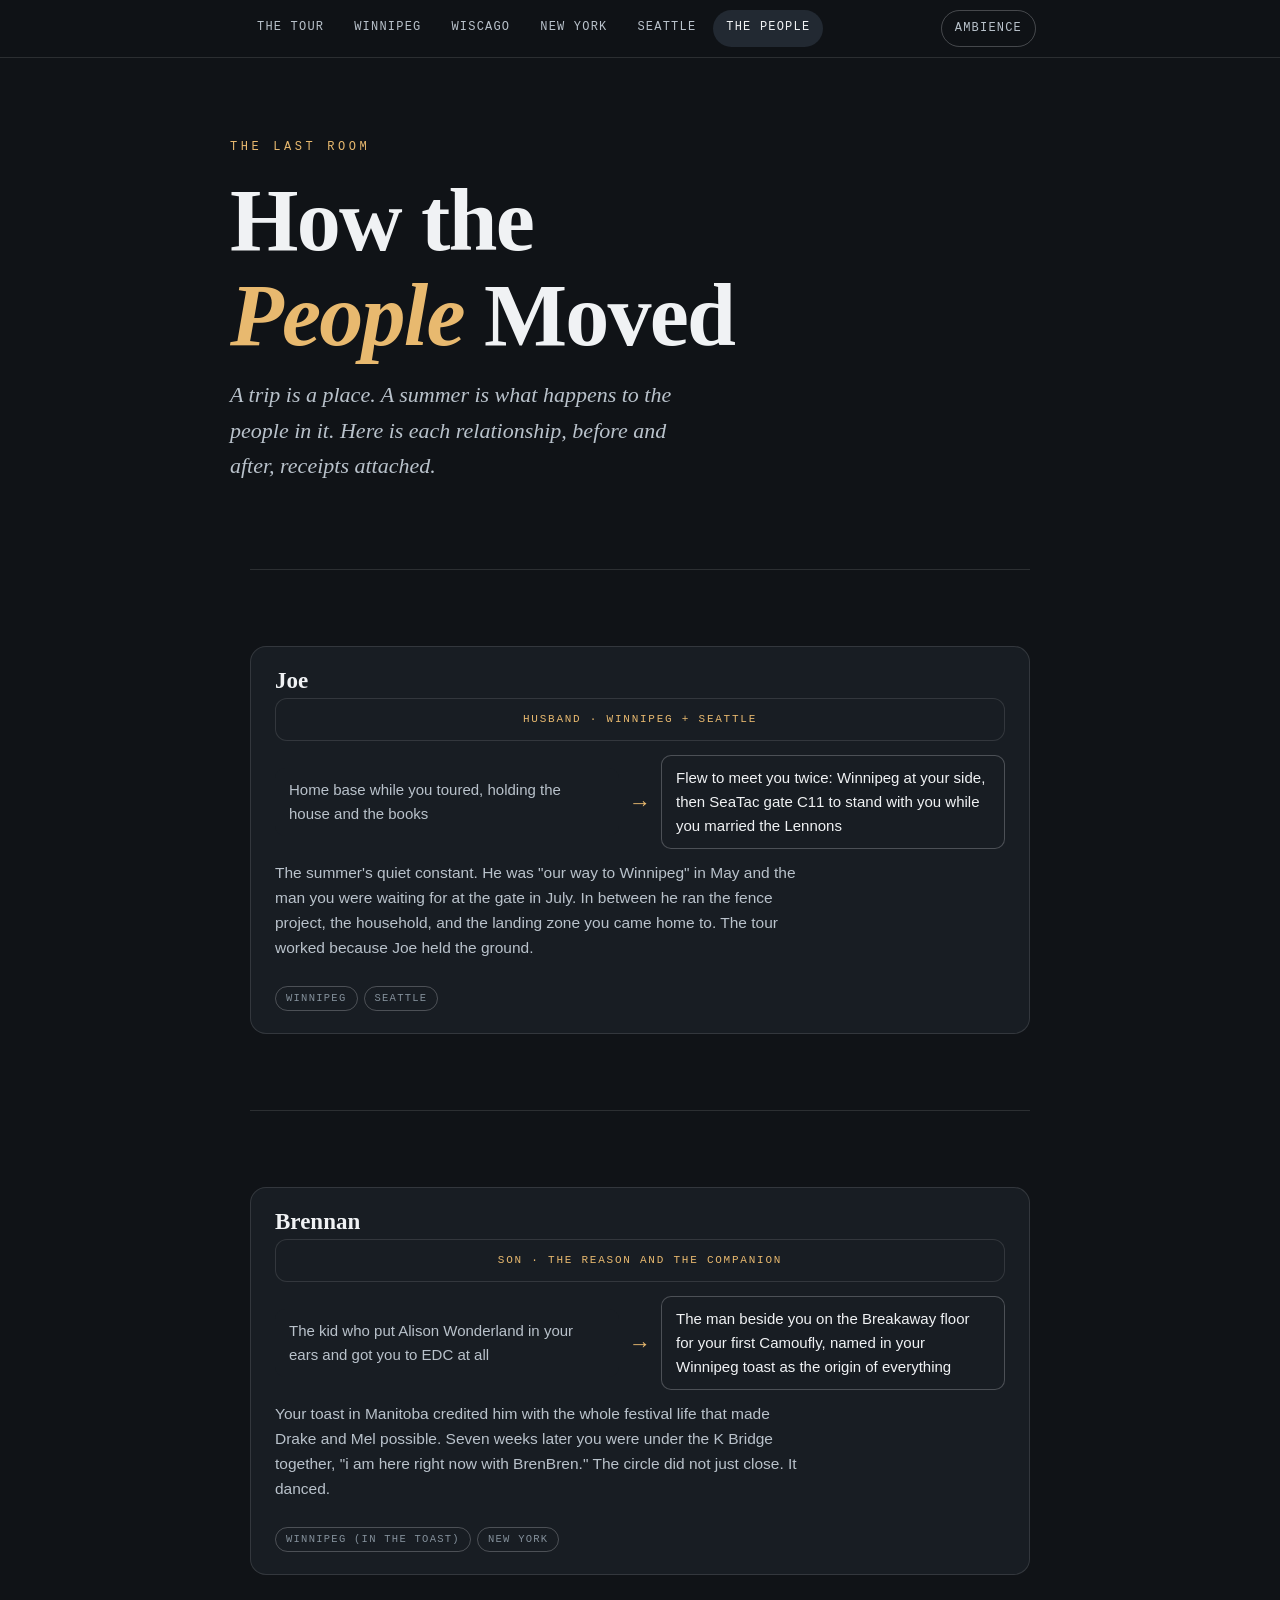
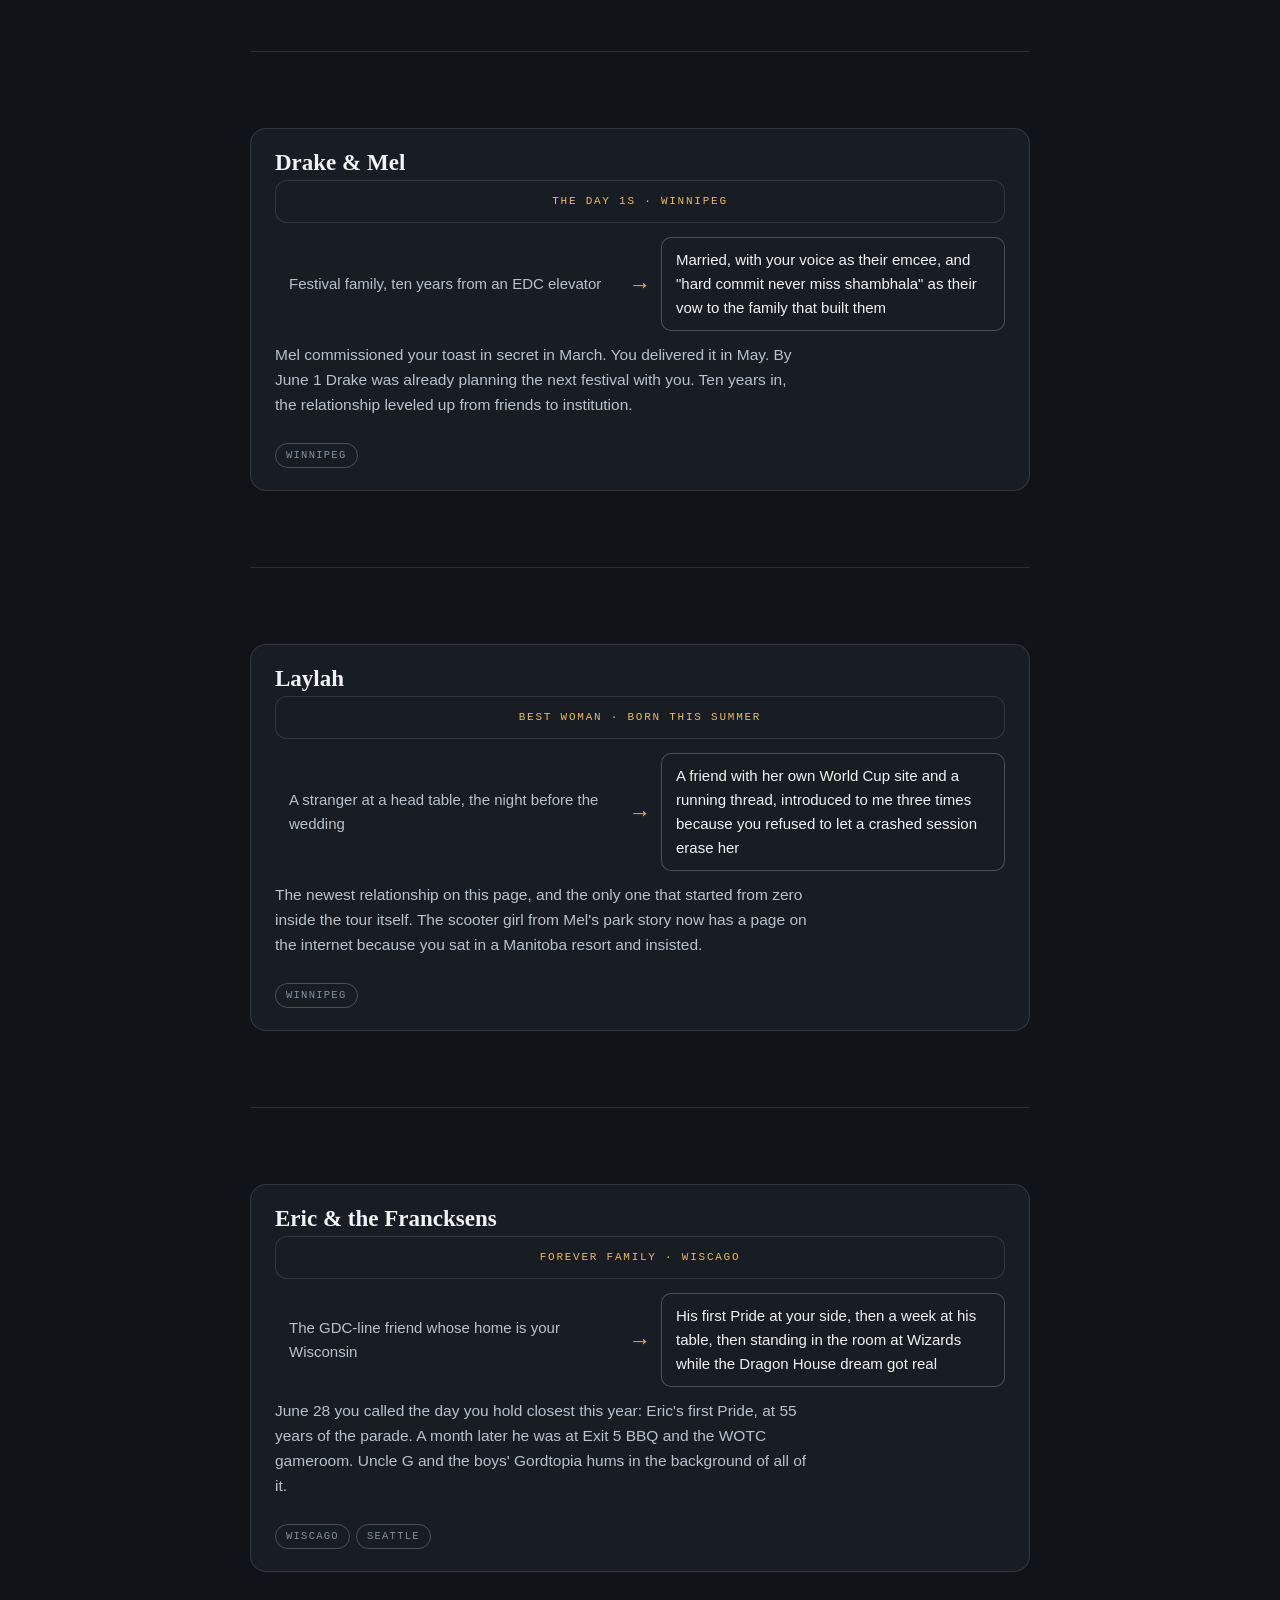
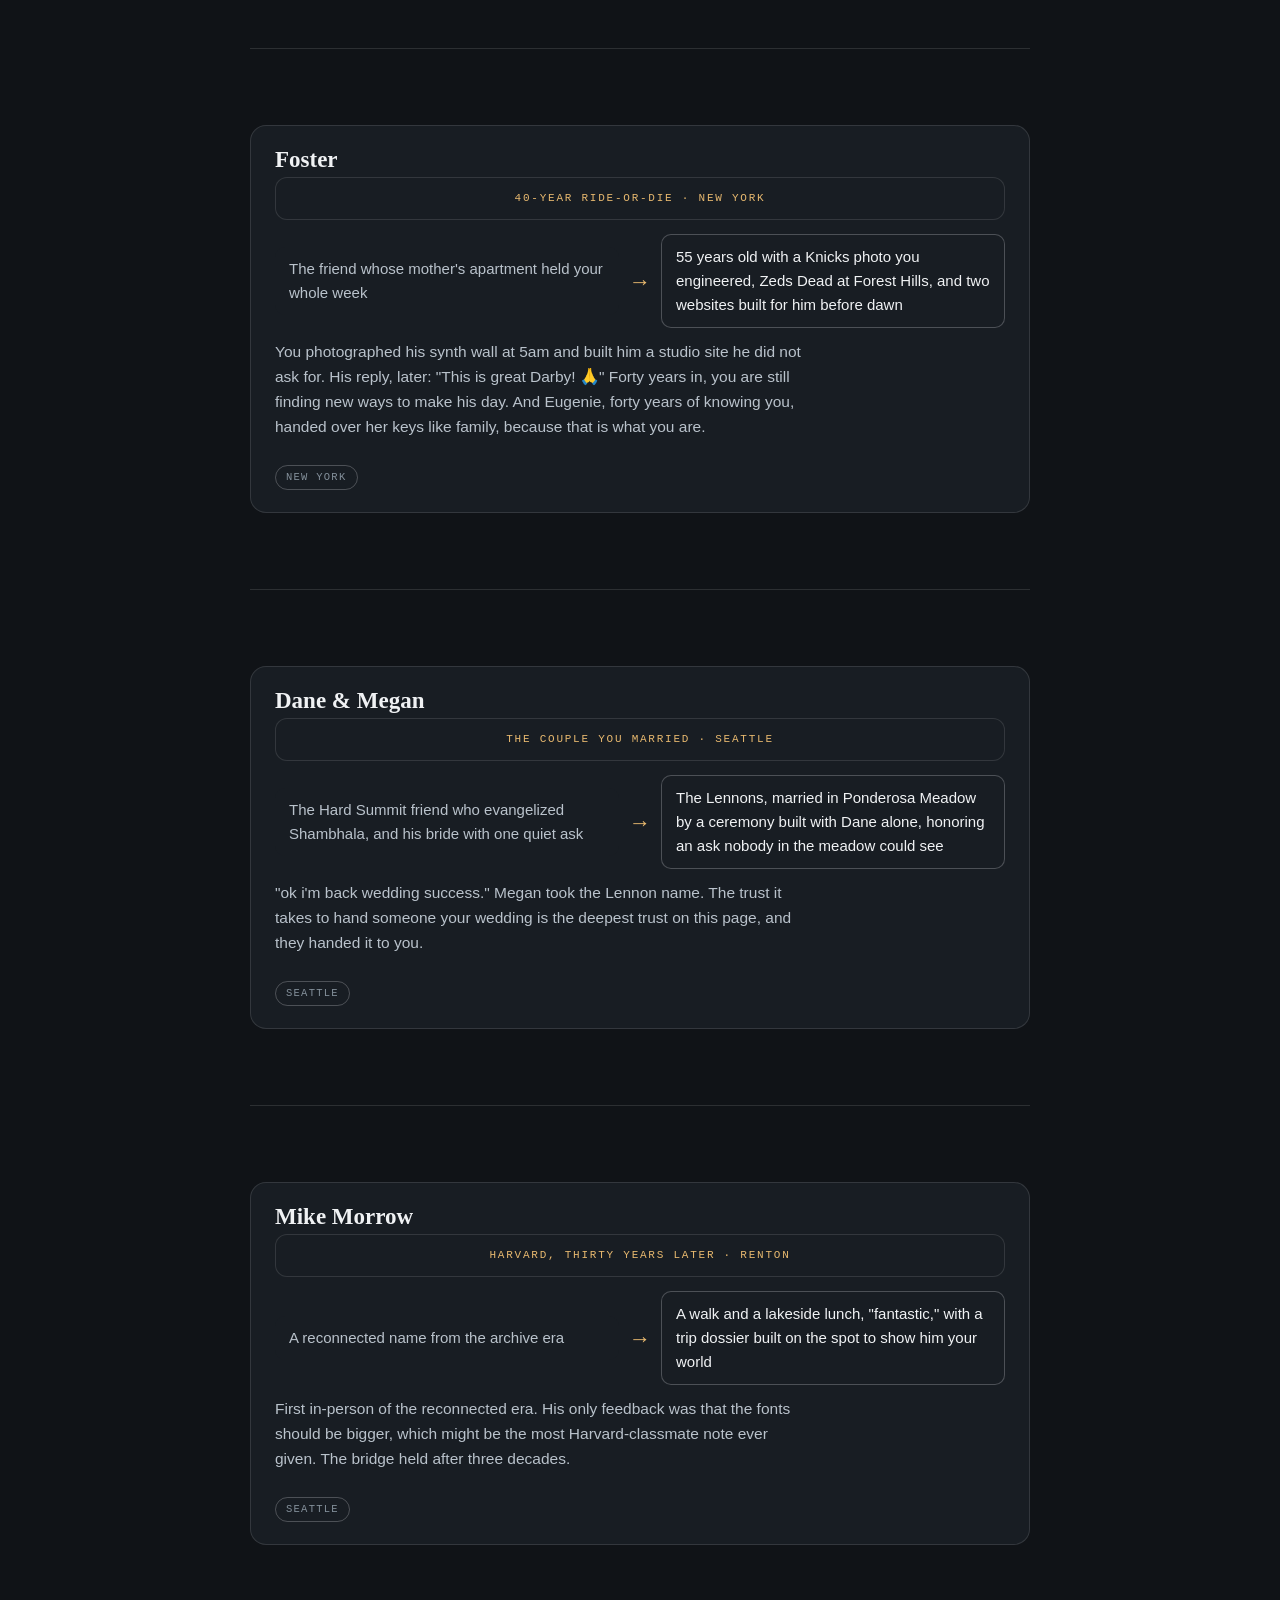
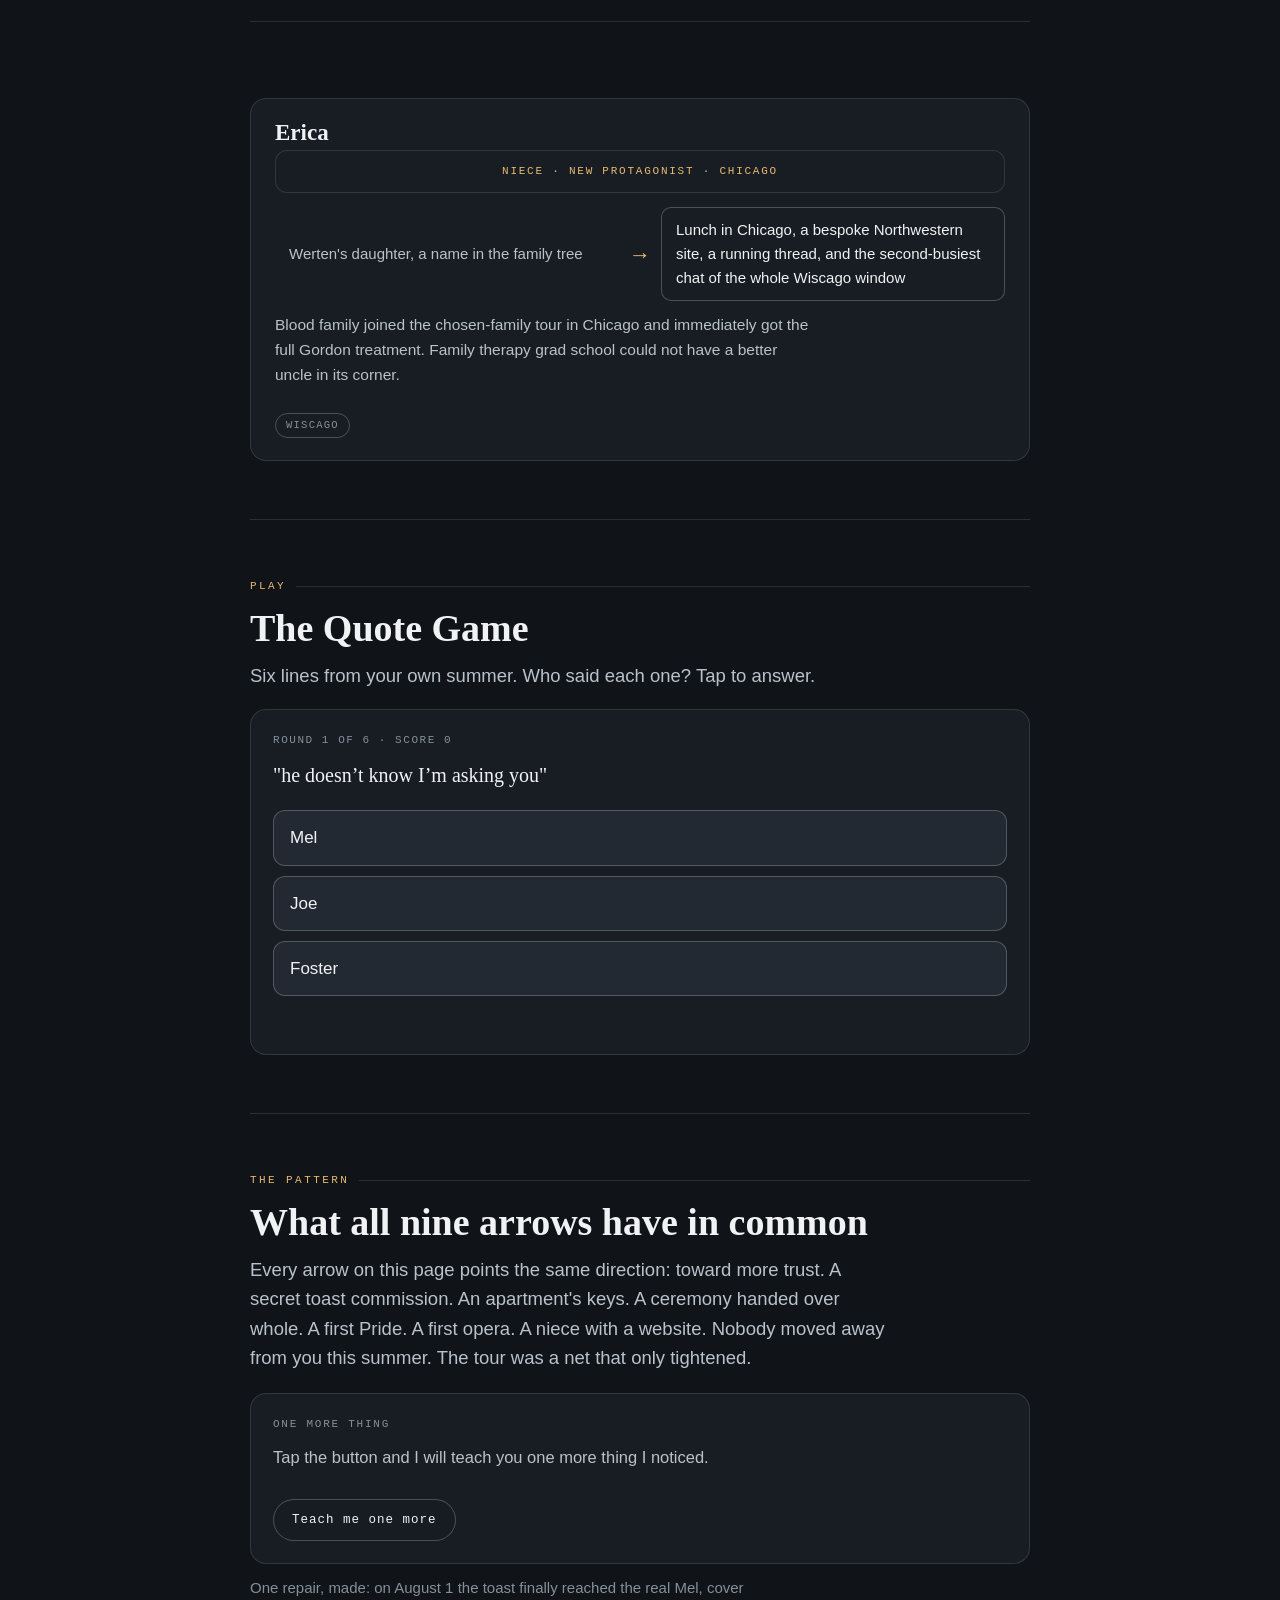
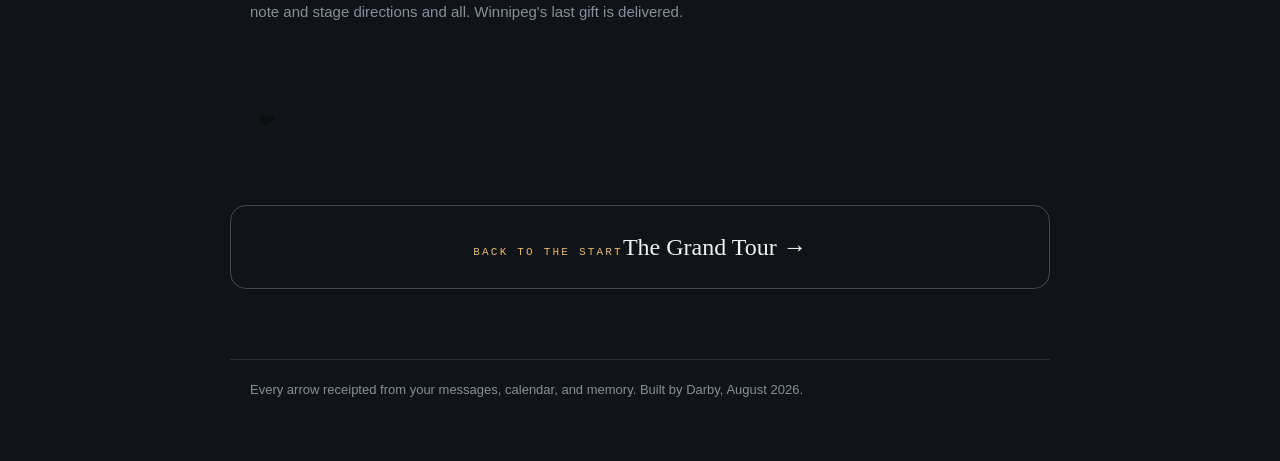
==== arc.html @ f1cd4dcf "The Grand Tour, the Gordon Cut Co-Authored-By: Claude Fable 5 <noreply@anthropic.com>" ====
<!DOCTYPE html>
<html lang="en"><head>
<meta charset="UTF-8">
<meta name="viewport" content="width=device-width, initial-scale=1, viewport-fit=cover">
<meta name="theme-color" content="#101317">
<title>The People · The Grand Tour</title>
<link rel="stylesheet" href="tour.css">
<style>
  .person{margin-top:18px}
  .person .card{padding:22px 24px}
  .person h3{font-size:23px}
  .person .role{font-family:var(--mono);font-size:11px;letter-spacing:0.16em;text-transform:uppercase;color:var(--city);margin-top:4px}
  .moved{display:grid;grid-template-columns:1fr auto 1fr;gap:10px;align-items:center;margin-top:14px;font-size:15px}
  .moved .from,.moved .to{background:var(--ground-2);border-radius:10px;padding:10px 14px;color:var(--ink-soft)}
  .moved .to{border:1px solid var(--line2);color:var(--ink)}
  .moved .arrow{font-family:var(--serif);font-size:22px;color:var(--city)}
  @media(max-width:560px){.moved{grid-template-columns:1fr}.moved .arrow{transform:rotate(90deg);justify-self:center}}
  .person p{color:var(--ink-soft);font-size:15.5px;margin-top:12px}
  .chip{display:inline-block;font-family:var(--mono);font-size:10.5px;letter-spacing:0.12em;text-transform:uppercase;border:1px solid var(--line2);border-radius:16px;padding:3px 10px;color:var(--ink-faint);margin:10px 6px 0 0}
</style>
</head><body>

<nav class="tour"><div class="in">
  <a href="index.html">The Tour</a><a href="winnipeg.html">Winnipeg</a><a href="wiscago.html">Wiscago</a><a href="newyork.html">New York</a><a href="seattle.html">Seattle</a><a href="arc.html">The People</a>
</div></nav>

<header class="hero" style="min-height:52vh">
  <div class="inner">
    <div class="kick">The last room</div>
    <h1>How the <em>People</em> Moved</h1>
    <p class="sub">A trip is a place. A summer is what happens to the people in it. Here is each relationship, before and after, receipts attached.</p>
  </div>
</header>

<main class="wrap">
  <section class="mv rv person"><div class="card">
    <h3>Joe</h3><div class="role">husband · Winnipeg + Seattle</div>
    <div class="moved"><div class="from">Home base while you toured, holding the house and the books</div><div class="arrow">&rarr;</div><div class="to">Flew to meet you twice: Winnipeg at your side, then SeaTac gate C11 to stand with you while you married the Lennons</div></div>
    <p>The summer's quiet constant. He was "our way to Winnipeg" in May and the man you were waiting for at the gate in July. In between he ran the fence project, the household, and the landing zone you came home to. The tour worked because Joe held the ground.</p>
    <span class="chip">Winnipeg</span><span class="chip">Seattle</span>
  </div></section>

  <section class="mv rv person"><div class="card">
    <h3>Brennan</h3><div class="role">son · the reason and the companion</div>
    <div class="moved"><div class="from">The kid who put Alison Wonderland in your ears and got you to EDC at all</div><div class="arrow">&rarr;</div><div class="to">The man beside you on the Breakaway floor for your first Camoufly, named in your Winnipeg toast as the origin of everything</div></div>
    <p>Your toast in Manitoba credited him with the whole festival life that made Drake and Mel possible. Seven weeks later you were under the K Bridge together, "i am here right now with BrenBren." The circle did not just close. It danced.</p>
    <span class="chip">Winnipeg (in the toast)</span><span class="chip">New York</span>
  </div></section>

  <section class="mv rv person"><div class="card">
    <h3>Drake &amp; Mel</h3><div class="role">the Day 1s · Winnipeg</div>
    <div class="moved"><div class="from">Festival family, ten years from an EDC elevator</div><div class="arrow">&rarr;</div><div class="to">Married, with your voice as their emcee, and "hard commit never miss shambhala" as their vow to the family that built them</div></div>
    <p>Mel commissioned your toast in secret in March. You delivered it in May. By June 1 Drake was already planning the next festival with you. Ten years in, the relationship leveled up from friends to institution.</p>
    <span class="chip">Winnipeg</span>
  </div></section>

  <section class="mv rv person"><div class="card">
    <h3>Laylah</h3><div class="role">best woman · born this summer</div>
    <div class="moved"><div class="from">A stranger at a head table, the night before the wedding</div><div class="arrow">&rarr;</div><div class="to">A friend with her own World Cup site and a running thread, introduced to me three times because you refused to let a crashed session erase her</div></div>
    <p>The newest relationship on this page, and the only one that started from zero inside the tour itself. The scooter girl from Mel's park story now has a page on the internet because you sat in a Manitoba resort and insisted.</p>
    <span class="chip">Winnipeg</span>
  </div></section>

  <section class="mv rv person"><div class="card">
    <h3>Eric &amp; the Francksens</h3><div class="role">forever family · Wiscago</div>
    <div class="moved"><div class="from">The GDC-line friend whose home is your Wisconsin</div><div class="arrow">&rarr;</div><div class="to">His first Pride at your side, then a week at his table, then standing in the room at Wizards while the Dragon House dream got real</div></div>
    <p>June 28 you called the day you hold closest this year: Eric's first Pride, at 55 years of the parade. A month later he was at Exit 5 BBQ and the WOTC gameroom. Uncle G and the boys' Gordtopia hums in the background of all of it.</p>
    <span class="chip">Wiscago</span><span class="chip">Seattle</span>
  </div></section>

  <section class="mv rv person"><div class="card">
    <h3>Foster</h3><div class="role">40-year ride-or-die · New York</div>
    <div class="moved"><div class="from">The friend whose mother's apartment held your whole week</div><div class="arrow">&rarr;</div><div class="to">55 years old with a Knicks photo you engineered, Zeds Dead at Forest Hills, and two websites built for him before dawn</div></div>
    <p>You photographed his synth wall at 5am and built him a studio site he did not ask for. His reply, later: "This is great Darby! 🙏" Forty years in, you are still finding new ways to make his day. And Eugenie, forty years of knowing you, handed over her keys like family, because that is what you are.</p>
    <span class="chip">New York</span>
  </div></section>

  <section class="mv rv person"><div class="card">
    <h3>Dane &amp; Megan</h3><div class="role">the couple you married · Seattle</div>
    <div class="moved"><div class="from">The Hard Summit friend who evangelized Shambhala, and his bride with one quiet ask</div><div class="arrow">&rarr;</div><div class="to">The Lennons, married in Ponderosa Meadow by a ceremony built with Dane alone, honoring an ask nobody in the meadow could see</div></div>
    <p>"ok i'm back wedding success." Megan took the Lennon name. The trust it takes to hand someone your wedding is the deepest trust on this page, and they handed it to you.</p>
    <span class="chip">Seattle</span>
  </div></section>

  <section class="mv rv person"><div class="card">
    <h3>Mike Morrow</h3><div class="role">Harvard, thirty years later · Renton</div>
    <div class="moved"><div class="from">A reconnected name from the archive era</div><div class="arrow">&rarr;</div><div class="to">A walk and a lakeside lunch, "fantastic," with a trip dossier built on the spot to show him your world</div></div>
    <p>First in-person of the reconnected era. His only feedback was that the fonts should be bigger, which might be the most Harvard-classmate note ever given. The bridge held after three decades.</p>
    <span class="chip">Seattle</span>
  </div></section>

  <section class="mv rv person"><div class="card">
    <h3>Erica</h3><div class="role">niece · new protagonist · Chicago</div>
    <div class="moved"><div class="from">Werten's daughter, a name in the family tree</div><div class="arrow">&rarr;</div><div class="to">Lunch in Chicago, a bespoke Northwestern site, a running thread, and the second-busiest chat of the whole Wiscago window</div></div>
    <p>Blood family joined the chosen-family tour in Chicago and immediately got the full Gordon treatment. Family therapy grad school could not have a better uncle in its corner.</p>
    <span class="chip">Wiscago</span>
  </div></section>


  <section class="mv rv">
    <div class="eyebrow">Play</div>
    <h2>The Quote Game</h2>
    <p class="lede">Six lines from your own summer. Who said each one? Tap to answer.</p>
    <div id="qgame" class="card"></div>
  </section>
  <section class="mv rv">
    <div class="eyebrow">The pattern</div>
    <h2>What all nine arrows have in common</h2>
    <p class="lede">Every arrow on this page points the same direction: toward more trust. A secret toast commission. An apartment's keys. A ceremony handed over whole. A first Pride. A first opera. A niece with a website. Nobody moved away from you this summer. The tour was a net that only tightened.</p>
    
    <div class="card" id="onemore" style="margin-top:20px">
      <div style="font-family:var(--mono);font-size:11px;letter-spacing:0.16em;text-transform:uppercase;color:var(--ink-faint)">One more thing</div>
      <p id="onemoretext" style="font-size:16.5px;margin-top:10px;color:var(--ink-soft)">Tap the button and I will teach you one more thing I noticed.</p>
      <button class="listen" id="onemorebtn" style="margin-top:12px"><span class="tx">Teach me one more</span></button>
    </div>
    <p class="lede" style="color:var(--ink-faint);font-size:15px">One repair, made: on August 1 the toast finally reached the real Mel, cover note and stage directions and all. Winnipeg's last gift is delivered.</p>
  </section>
<button class="heartmark" data-h="w5" aria-label="A small heart, tap it">❤</button>
    <div class="heartcard" id="hc_w5"><div class="hq">"Gordon your the man. Keep up the good vibez." · "Melanie and I are hard commit never miss shambhala!" The whole wedding party, texting you on a Monday like the weekend never ended.</div><div class="hw">Marcello + Drake · June 1 · the Monday after Winnipeg</div></div>
  </main>

<a class="next" href="index.html"><span class="k">Back to the start</span><span class="t">The Grand Tour &rarr;</span></a>
<footer>Every arrow receipted from your messages, calendar, and memory. Built by Darby, August 2026.</footer>

<script src="tour.js"></script>
<script>
(function(){
  var QS=[
    {q:'"he doesn\u2019t know I\u2019m asking you"',a:'Mel',opts:['Mel','Joe','Foster'],why:'Mel, secretly commissioning your toast in March.'},
    {q:'"Melanie and I are hard commit never miss shambhala!"',a:'Drake',opts:['Marcello','Drake','Dane'],why:'Drake, the Monday after the wedding.'},
    {q:'"Gordon your the man. Keep up the good vibez."',a:'Marcello',opts:['Eric','Brennan','Marcello'],why:'Marcello, best man, Grade-2 loyalty.'},
    {q:'"This is great Darby! \ud83d\ude4f"',a:'Foster',opts:['Foster','Mike','Erica'],why:'Foster, about his birthday sites.'},
    {q:'"you did a fantastic job at MCing...the Grand Entrance couldn\u2019t have been more perfect!!"',a:'The wedding planner',opts:['Mel','The wedding planner','Laylah'],why:'The planner, the morning after Winnipeg.'},
    {q:'"ok i\u2019m back wedding success"',a:'You',opts:['Dane','Joe','You'],why:'You, 78 minutes after going silent at the altar.'}
  ];
  var el=document.getElementById('qgame');if(!el)return;
  var i=0,score=0;
  function confetti(){if(matchMedia('(prefers-reduced-motion: reduce)').matches)return;
    var cols=['#e8b96f','#c77dde','#9d8cff','#7fcf9e'];
    for(var k=0;k<32;k++){var d=document.createElement('div');
      d.style.cssText='position:fixed;top:-12px;width:9px;height:14px;z-index:120;left:'+(Math.random()*100)+'vw;background:'+cols[k%4]+';animation:cfall 1.7s ease-in forwards;animation-delay:'+(Math.random()*0.5)+'s';
      document.body.appendChild(d);(function(x){setTimeout(function(){x.remove();},2600);})(d);}}
  var st=document.createElement('style');st.textContent='@keyframes cfall{to{transform:translateY(105vh) rotate(540deg);opacity:0.1}}';document.head.appendChild(st);
  function render(){
    if(i>=QS.length){
      el.innerHTML='<h3 style="font-size:22px">'+score+' of '+QS.length+'</h3><p style="color:var(--ink-soft);margin-top:8px">'+(score>=5?'You lived it, you aced it.':'The summer had a lot of voices. Run it back.')+'</p><button class="listen" id="again" style="margin-top:14px"><span class="tx">Play again</span></button>';
      if(score>=5)confetti();
      document.getElementById('again').onclick=function(){i=0;score=0;render();};
      return;
    }
    var Q=QS[i];
    el.innerHTML='<div style="font-family:var(--mono);font-size:11px;letter-spacing:0.14em;color:var(--ink-faint)">ROUND '+(i+1)+' OF '+QS.length+' \u00b7 SCORE '+score+'</div>'+
      '<p style="font-family:var(--serif);font-size:20px;line-height:1.45;margin-top:12px">'+Q.q+'</p><div id="opts" style="display:grid;gap:10px;margin-top:16px"></div><div id="fb" style="margin-top:12px;color:var(--ink-soft);min-height:24px"></div>';
    var opts=document.getElementById('opts');
    Q.opts.forEach(function(o){
      var b=document.createElement('button');
      b.textContent=o;b.style.cssText='text-align:left;background:var(--ground-3);border:1px solid var(--line2);color:var(--ink);border-radius:12px;padding:13px 16px;font-size:17px';
      b.onclick=function(){
        var right=(o===Q.a);
        if(window.chime)chime(right);
        b.style.borderColor=right?'var(--good)':'#e07a72';
        document.getElementById('fb').textContent=(right?'Yes. ':'It was '+Q.a+'. ')+Q.why;
        if(right)score++;
        Array.from(opts.children).forEach(function(x){x.disabled=true;});
        setTimeout(function(){i++;render();},1800);
      };
      opts.appendChild(b);
    });
  }
  render();
})();
</script>
<script>
(function(){
  var facts=[
    'Every trip, your first message home was about someone else\u2019s gift before your own rest. All four trips. Checked.',
    'You whitelisted more new people from a Wisconsin farmhouse than from your own city all spring.',
    'The two wedding weekends have opposite message shapes: Winnipeg you nearly vanished, Leavenworth you tuned details to the minute. Emcee mode versus officiant mode.',
    'Foster appears in every single trip\u2019s story: toast-adjacent in Winnipeg, host in New York, and the one gift you sent from the brownie-day couch.',
    'Nobody you spent this summer with got less of you than last year. In your archive, that has never been true of any summer before.'
  ];
  var i=0,b=document.getElementById('onemorebtn'),t=document.getElementById('onemoretext');
  if(!b)return;
  b.addEventListener('click',function(){t.textContent=facts[i%facts.length];i++;if(window.chime)chime(true);
    b.querySelector('.tx').textContent=i>=facts.length?'Again (they loop)':'Teach me one more';});
})();
</script>
</body></html>
---- tour.css ----
/* The Grand Tour, Summer 2026 · shared design system
   One tour, four color worlds. Dark poster ground, warm ink, city accents. */
:root{
  --serif:"Iowan Old Style","Palatino Linotype",Palatino,Georgia,serif;
  --body:-apple-system,BlinkMacSystemFont,"Segoe UI","Helvetica Neue",Arial,sans-serif;
  --mono:ui-monospace,"SF Mono",Menlo,Consolas,monospace;
  --ground:#101317; --ground-2:#181d23; --ground-3:#222932; --card:#181d23;
  --ink:#f0f2f4; --ink-soft:#b9c2cb; --ink-faint:#84909b;
  --line:rgba(240,242,244,0.12); --line2:rgba(240,242,244,0.24);
  --gold:#e8b96f; --blush:#e5a0a8; --pride:#c77dde; --lake:#6fb1e8; --neon:#9d8cff; --ever:#7fcf9e; --alp:#cfe0ee;
  --city:var(--gold);
  --good:#6bcf9b; --warn:#e6b24a;
}
body.winnipeg{--city:#e8b96f}
body.wiscago{--city:#c77dde}
body.newyork{--city:#9d8cff}
body.seattle{--city:#7fcf9e}
*{box-sizing:border-box}
html{scroll-behavior:smooth;-webkit-text-size-adjust:100%}
body{margin:0;background:var(--ground);color:var(--ink);font-family:var(--body);font-size:17px;line-height:1.6;-webkit-font-smoothing:antialiased;overflow-x:hidden}
.wrap{max-width:820px;margin:0 auto;padding:0 20px}
h1,h2,h3{font-family:var(--serif);font-weight:600;line-height:1.08;margin:0;text-wrap:balance}
p{max-width:62ch}
a{color:var(--city)}
button{font:inherit;cursor:pointer}
.eyebrow{font-family:var(--mono);font-size:11px;letter-spacing:0.22em;text-transform:uppercase;color:var(--city);display:flex;align-items:center;gap:10px}
.eyebrow::after{content:"";flex:1;height:1px;background:var(--line)}
header.hero{min-height:58vh;display:flex;flex-direction:column;justify-content:flex-end;padding:80px 20px 46px;position:relative;overflow:hidden}
header.hero .heroimg{position:absolute;inset:0;z-index:0}
header.hero .heroimg img{width:100%;height:100%;object-fit:cover;opacity:0.55}
header.hero .heroimg::after{content:"";position:absolute;inset:0;background:linear-gradient(180deg,rgba(16,19,23,0.25),rgba(16,19,23,0.55) 55%,var(--ground) 96%)}
header.hero .inner{position:relative;z-index:1;max-width:820px;margin:0 auto;width:100%}
.kick{font-family:var(--mono);font-size:12px;letter-spacing:0.3em;text-transform:uppercase;color:var(--city);margin-bottom:16px}
header.hero h1{font-size:clamp(44px,10vw,88px);letter-spacing:-0.02em}
header.hero h1 em{font-style:italic;color:var(--city)}
header.hero .sub{font-family:var(--serif);font-style:italic;font-size:clamp(17px,2.4vw,22px);color:var(--ink-soft);margin-top:14px;max-width:44ch}
nav.tour{position:sticky;top:0;z-index:40;background:rgba(16,19,23,0.92);backdrop-filter:blur(10px);border-bottom:1px solid var(--line)}
nav.tour .in{max-width:820px;margin:0 auto;display:flex;gap:4px;overflow-x:auto;padding:10px 14px;-webkit-overflow-scrolling:touch}
nav.tour a{font-family:var(--mono);font-size:12px;letter-spacing:0.1em;text-transform:uppercase;color:var(--ink-soft);text-decoration:none;padding:8px 13px;border-radius:20px;white-space:nowrap}
nav.tour a.on{background:var(--ground-3);color:var(--ink)}
nav.tour a:active{transform:scale(0.97)}
section.mv{padding:58px 0;border-top:1px solid var(--line)}
.mv h2{font-size:clamp(26px,5.4vw,38px);margin-top:12px}
.mv .lede{color:var(--ink-soft);font-size:18.5px;margin-top:12px}
.card{background:var(--card);border:1px solid var(--line);border-radius:16px;padding:22px;margin-top:18px}
.statrow{display:grid;grid-template-columns:repeat(auto-fit,minmax(140px,1fr));gap:12px;margin-top:20px}
.stat{background:var(--card);border:1px solid var(--line);border-radius:12px;padding:16px 16px 13px}
.stat .n{font-family:var(--serif);font-size:32px;color:var(--city);font-variant-numeric:tabular-nums;line-height:1}
.stat .l{font-family:var(--mono);font-size:11px;letter-spacing:0.1em;text-transform:uppercase;color:var(--ink-faint);margin-top:7px}
/* timeline */
.tl{list-style:none;margin:20px 0 0;padding:0;position:relative}
.tl::before{content:"";position:absolute;left:7px;top:6px;bottom:6px;width:2px;background:var(--line2)}
.tl li{position:relative;padding:0 0 26px 32px}
.tl li::before{content:"";position:absolute;left:0;top:5px;width:16px;height:16px;border-radius:50%;background:var(--ground);border:3px solid var(--city)}
.tl .when{font-family:var(--mono);font-size:12px;letter-spacing:0.1em;text-transform:uppercase;color:var(--city)}
.tl .what{font-size:18px;margin-top:3px}
.tl .why{color:var(--ink-soft);font-size:15.5px;margin-top:4px;max-width:56ch}
/* quotes */
.qwall{display:grid;gap:12px;margin-top:20px}
.q{background:var(--ground-2);border-left:3px solid var(--city);border-radius:0 12px 12px 0;padding:14px 18px}
.q .t{font-family:var(--serif);font-size:18.5px;line-height:1.45}
.q .who{font-family:var(--mono);font-size:11.5px;letter-spacing:0.1em;text-transform:uppercase;color:var(--ink-faint);margin-top:8px}
/* gallery */
.gal{display:grid;grid-template-columns:repeat(auto-fill,minmax(170px,1fr));gap:10px;margin-top:20px}
.gal figure{margin:0;border-radius:12px;overflow:hidden;border:1px solid var(--line);background:var(--ground-2)}
.gal img{width:100%;aspect-ratio:1;object-fit:cover;display:block;transition:transform .35s ease}
.gal figure:active img,.gal figure:hover img{transform:scale(1.04)}
.gal figcaption{font-size:12.5px;color:var(--ink-faint);padding:8px 10px}
/* darby saw */
.saw{border:1px dashed var(--line2);border-radius:16px;padding:20px;margin-top:18px;background:linear-gradient(140deg,rgba(157,140,255,0.05),transparent 60%)}
.saw .tag{font-family:var(--mono);font-size:10.5px;letter-spacing:0.18em;text-transform:uppercase;color:var(--city)}
.saw h3{font-size:20px;margin-top:8px}
.saw p{color:var(--ink-soft);font-size:16px;margin-top:8px}
/* map */
.mapbox{height:340px;border-radius:16px;border:1px solid var(--line);margin-top:20px;overflow:hidden}
.leaflet-container{background:#0d1013;font:inherit}
/* arc cards */
.arc{display:flex;gap:14px;align-items:flex-start}
.arc .dot{flex:none;width:44px;height:44px;border-radius:50%;background:var(--ground-3);display:flex;align-items:center;justify-content:center;font-family:var(--serif);font-size:18px;color:var(--city);border:1px solid var(--line2)}
/* reveal on scroll */
@media(prefers-reduced-motion:no-preference){
  .rv{opacity:0;transform:translateY(14px);transition:opacity .6s ease,transform .6s ease}
  .rv.in{opacity:1;transform:none}
}
.next{display:block;margin:60px auto 70px;max-width:820px;padding:22px;border:1px solid var(--line2);border-radius:16px;text-decoration:none;text-align:center;color:var(--ink)}
.next .k{font-family:var(--mono);font-size:11px;letter-spacing:0.2em;text-transform:uppercase;color:var(--city)}
.next .t{font-family:var(--serif);font-size:24px;margin-top:6px}
footer{max-width:820px;margin:0 auto;padding:20px 20px 60px;color:var(--ink-faint);font-size:13px;border-top:1px solid var(--line)}
@media(max-width:640px){body{font-size:18.5px;line-height:1.62}.mapbox{height:280px}}
input,button,select{font-size:16px}

/* improvement pass */
@media(max-width:640px){header.hero{min-height:46vh;padding-top:64px}}
.listen{display:inline-flex;align-items:center;gap:8px;margin-top:18px;background:rgba(24,29,35,0.8);border:1px solid var(--line2);color:var(--ink);border-radius:26px;padding:10px 18px;font-family:var(--mono);font-size:12.5px;letter-spacing:0.08em;backdrop-filter:blur(6px)}
.listen .ic{color:var(--city)}
.artchip{position:absolute;top:14px;left:14px;z-index:2;font-family:var(--mono);font-size:10px;letter-spacing:0.14em;text-transform:uppercase;background:rgba(16,19,23,0.75);border:1px solid var(--line2);border-radius:14px;padding:4px 10px;color:var(--ink-soft)}
#lb{position:fixed;inset:0;z-index:100;background:rgba(10,12,15,0.96);display:none;align-items:center;justify-content:center;flex-direction:column;padding:20px}
#lb.on{display:flex}
#lb img{max-width:96vw;max-height:78vh;border-radius:10px}
#lb .cap{color:var(--ink-soft);font-size:15px;margin-top:14px;text-align:center;max-width:60ch}
#lb .x{position:absolute;top:calc(14px + env(safe-area-inset-top));right:16px;background:var(--ground-3);border:1px solid var(--line2);color:var(--ink);border-radius:22px;padding:8px 16px}
#lb .nav{position:absolute;top:50%;transform:translateY(-50%);background:var(--ground-3);border:1px solid var(--line2);color:var(--ink);border-radius:50%;width:44px;height:44px;font-size:18px}
#lb .prev{left:10px}#lb .next{right:10px}
.volbars{display:grid;gap:14px;margin-top:20px}
.volbars .row{display:grid;grid-template-columns:110px 1fr 60px;align-items:center;gap:12px}
.volbars .name{font-family:var(--mono);font-size:12px;color:var(--ink-soft)}
.volbars .track{background:var(--ground-3);border-radius:6px;height:22px;overflow:hidden}
.volbars .fill{height:100%;background:var(--city);border-radius:6px;width:0;transition:width 1.2s ease}
.volbars .val{font-family:var(--mono);font-size:13px;text-align:right;font-variant-numeric:tabular-nums}
.playtoast{margin-top:6px;background:linear-gradient(120deg,var(--gold),var(--blush));color:#14100a;border:none;border-radius:30px;padding:13px 24px;font-weight:700;font-size:16px}

/* encore pass */
.ambbtn{font-family:var(--mono);font-size:12px;letter-spacing:0.1em;text-transform:uppercase;color:var(--ink-soft);background:none;border:1px solid var(--line2);border-radius:20px;padding:8px 13px;white-space:nowrap;margin-left:auto}
.ambbtn[aria-pressed="true"]{background:var(--ground-3);color:var(--city)}
@media(prefers-reduced-motion:no-preference){
  .kin span{display:inline-block;opacity:0;transform:translateY(0.35em);animation:kinup .6s ease forwards}
  @keyframes kinup{to{opacity:1;transform:none}}
  header.hero .heroimg img{animation:drift 26s ease-in-out infinite alternate}
  @keyframes drift{from{transform:scale(1.02) translateY(0)}to{transform:scale(1.08) translateY(-2%)}}
}
.stat[data-fact]{cursor:pointer;-webkit-tap-highlight-color:transparent;perspective:600px}
.stat .facttext{display:none;font-size:13.5px;color:var(--ink);line-height:1.4;padding-top:4px}
.stat.flipped .n,.stat.flipped .l{display:none}
.stat.flipped .facttext{display:block}
.stat.flipped{border-color:var(--city)}
.holdwrap{position:relative;display:inline-flex;align-items:center;gap:12px;margin:16px auto 0}
.holdbtn{position:relative;width:74px;height:74px;border-radius:50%;background:var(--ground-3);border:1px solid var(--line2);color:var(--ink);font-family:var(--mono);font-size:10px;letter-spacing:0.08em}
.holdbtn svg{position:absolute;inset:-4px;transform:rotate(-90deg)}
.holdbtn circle{fill:none;stroke:var(--city);stroke-width:3;stroke-dasharray:245;stroke-dashoffset:245}
.pads{display:grid;grid-template-columns:repeat(4,1fr);gap:10px;margin-top:18px}
.pad{aspect-ratio:1;border-radius:14px;border:1px solid var(--line2);background:var(--ground-2);color:var(--ink-soft);font-family:var(--mono);font-size:11px;letter-spacing:0.06em;display:flex;align-items:flex-end;justify-content:center;padding-bottom:10px;-webkit-tap-highlight-color:transparent}
.pad:active{transform:scale(0.96)}
.pad.lit{background:var(--ground-3);border-color:var(--city);color:var(--ink);box-shadow:0 0 24px -6px var(--city)}
.toast-room .line.karaoke{opacity:1;transform:none;color:var(--ink-faint);transition:color .3s}
.toast-room .line.karaoke.now{color:var(--ink)}
.toast-room .line.karaoke.now em{text-shadow:0 0 18px rgba(232,185,111,0.55)}

header.hero .heroimg video{width:100%;height:100%;object-fit:cover;opacity:0.6}
.living{border-radius:16px;overflow:hidden;border:1px solid var(--line);margin-top:20px}
.living video{width:100%;display:block}

/* thank-you trail */
.heartmark{background:none;border:none;font-size:20px;opacity:0.35;filter:grayscale(1);padding:8px;-webkit-tap-highlight-color:transparent;transition:opacity .3s,filter .3s,transform .2s}
.heartmark.found{opacity:1;filter:none;transform:scale(1.15)}
.heartcard{display:none;background:var(--card);border:1px solid var(--city);border-radius:14px;padding:18px;margin-top:12px}
.heartcard.show{display:block}
.heartcard .hq{font-family:var(--serif);font-size:18.5px;line-height:1.5}
.heartcard .hw{font-family:var(--mono);font-size:11px;letter-spacing:0.12em;text-transform:uppercase;color:var(--ink-faint);margin-top:10px}
/* mirror room */
#mirror{border:1px solid var(--line2);border-radius:18px;padding:26px;margin-top:22px;position:relative;overflow:hidden}
#mirror.locked .mrbody{display:none}
#mirror .mrlock{text-align:center;padding:18px 0}
#mirror .mrlock .cnt{font-family:var(--serif);font-size:34px;color:var(--city)}
#mirror.unlocked .mrlock{display:none}
#mirror.unlocked{border-color:var(--gold);background:linear-gradient(160deg,rgba(232,185,111,0.07),transparent 55%)}
.roles{display:grid;grid-template-columns:repeat(auto-fit,minmax(130px,1fr));gap:10px;margin-top:16px}
.role{background:var(--ground-2);border:1px solid var(--line);border-radius:12px;padding:12px;text-align:center}
.role b{font-family:var(--serif);font-size:17px;display:block;color:var(--ink)}
.role span{font-family:var(--mono);font-size:10px;letter-spacing:0.1em;text-transform:uppercase;color:var(--ink-faint)}

@media(prefers-reduced-motion:no-preference){
  .heartmark:not(.found){animation:hbeat 4s ease-in-out infinite}
  @keyframes hbeat{0%,86%,100%{transform:scale(1);opacity:0.35}90%{transform:scale(1.18);opacity:0.8}94%{transform:scale(1)}}
}
.patterns{display:grid;grid-template-columns:repeat(auto-fit,minmax(140px,1fr));gap:10px;margin-top:16px}
.pat{background:var(--ground-2);border:1px solid var(--line);border-radius:12px;padding:12px}
.pat b{font-family:var(--serif);font-size:20px;color:var(--city);display:block}
.pat span{font-size:12.5px;color:var(--ink-soft);line-height:1.35;display:block;margin-top:4px}
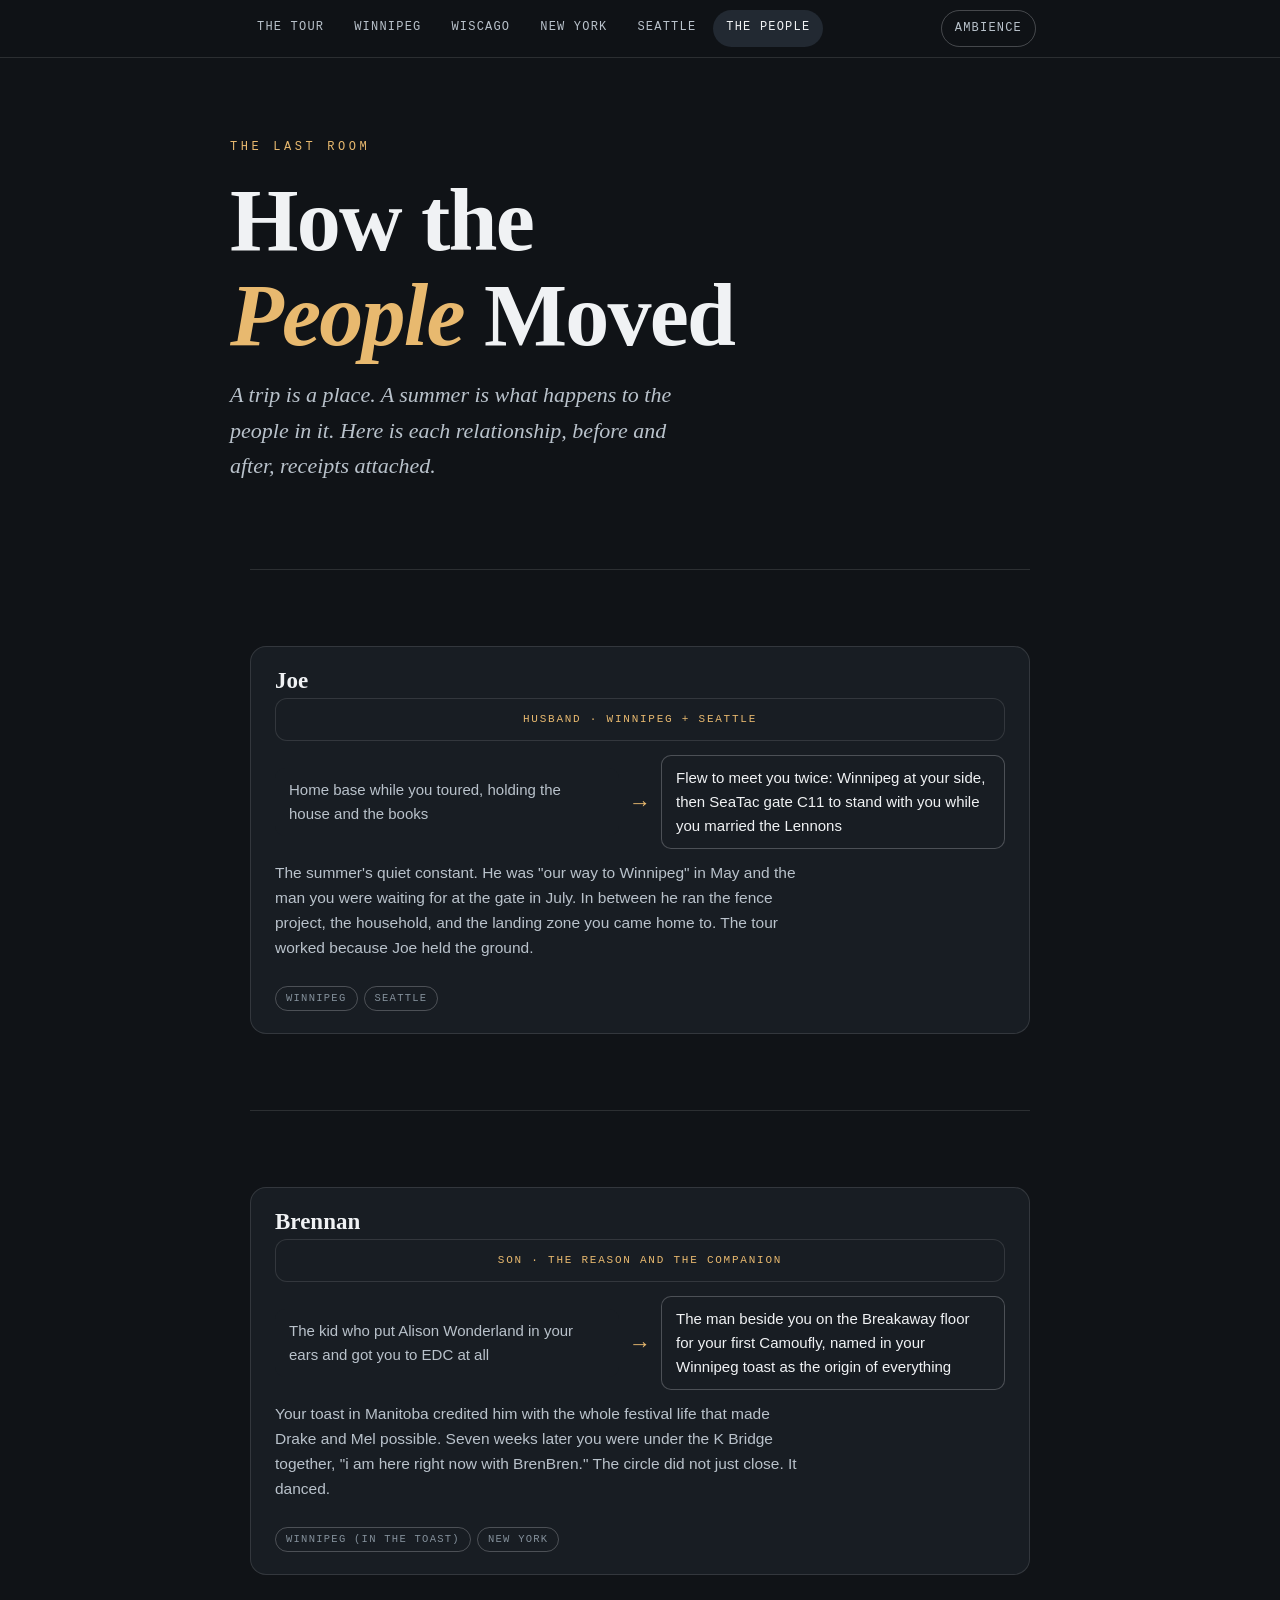
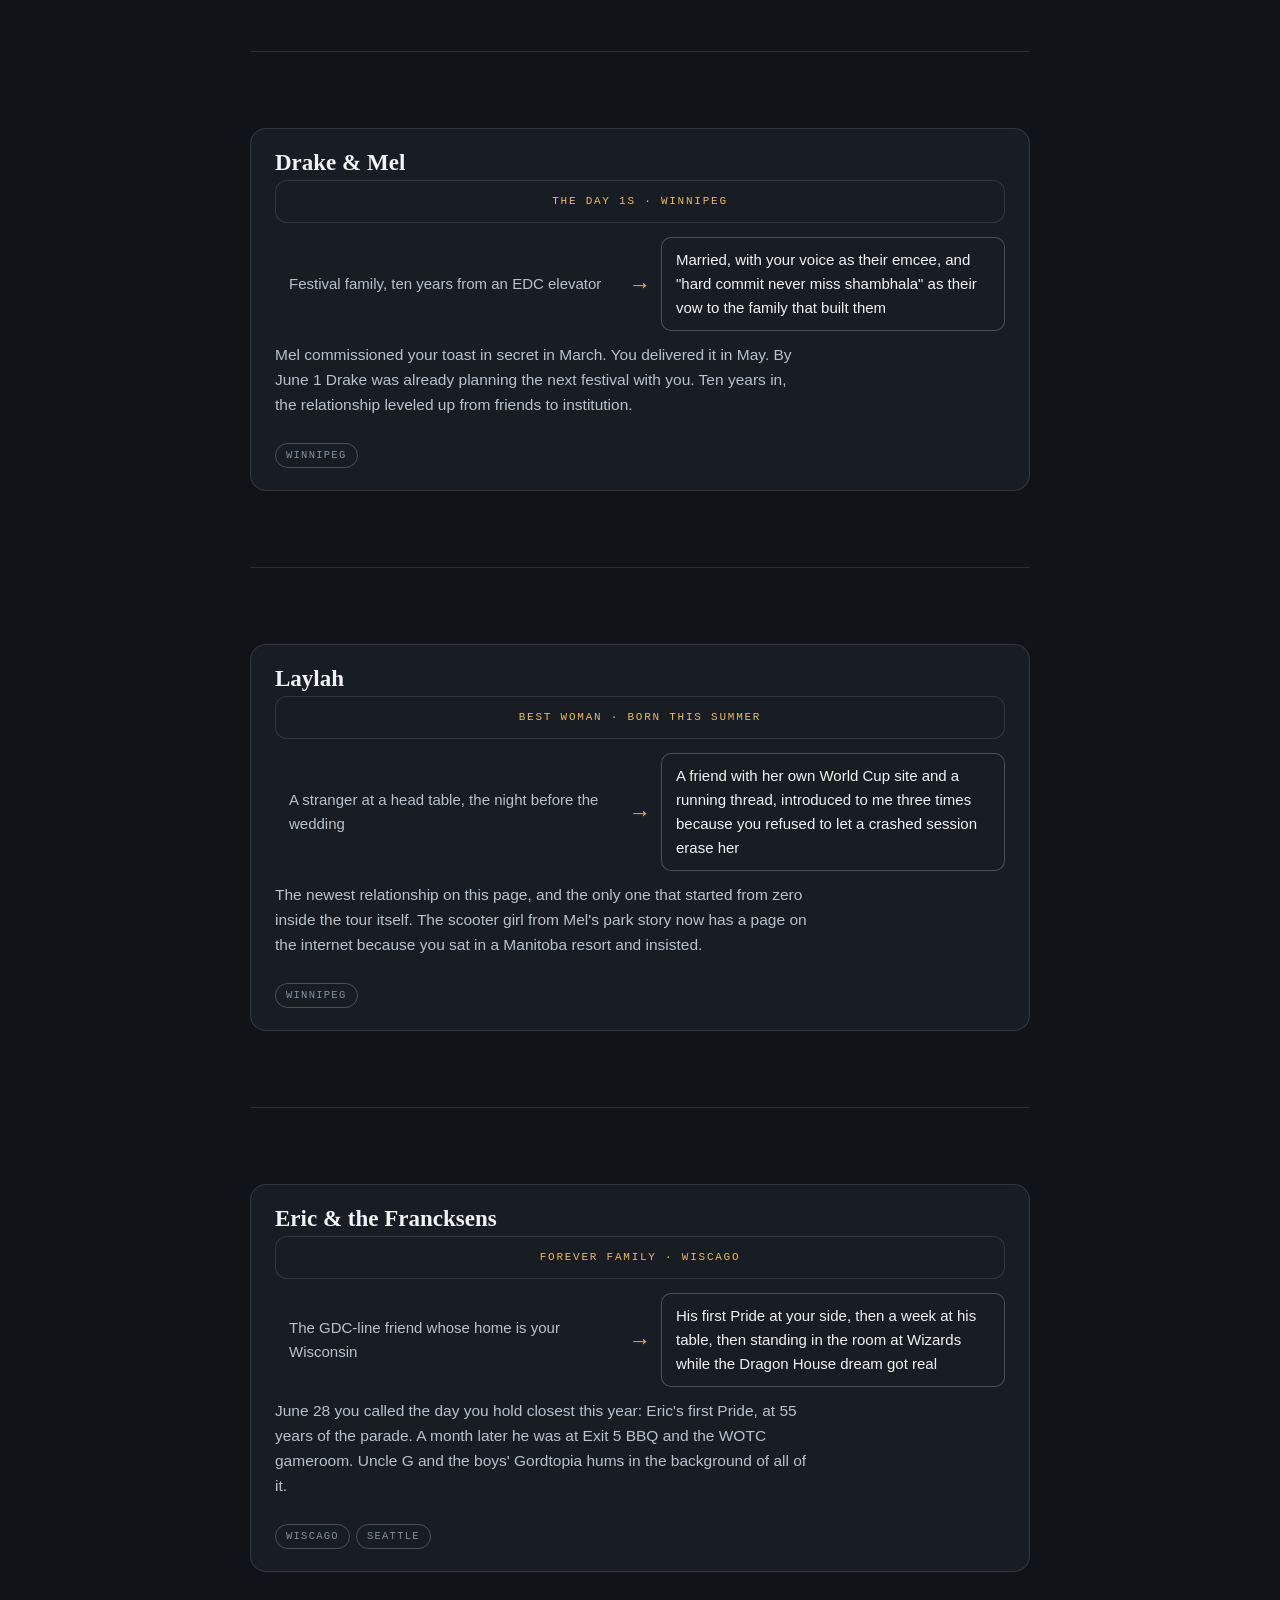
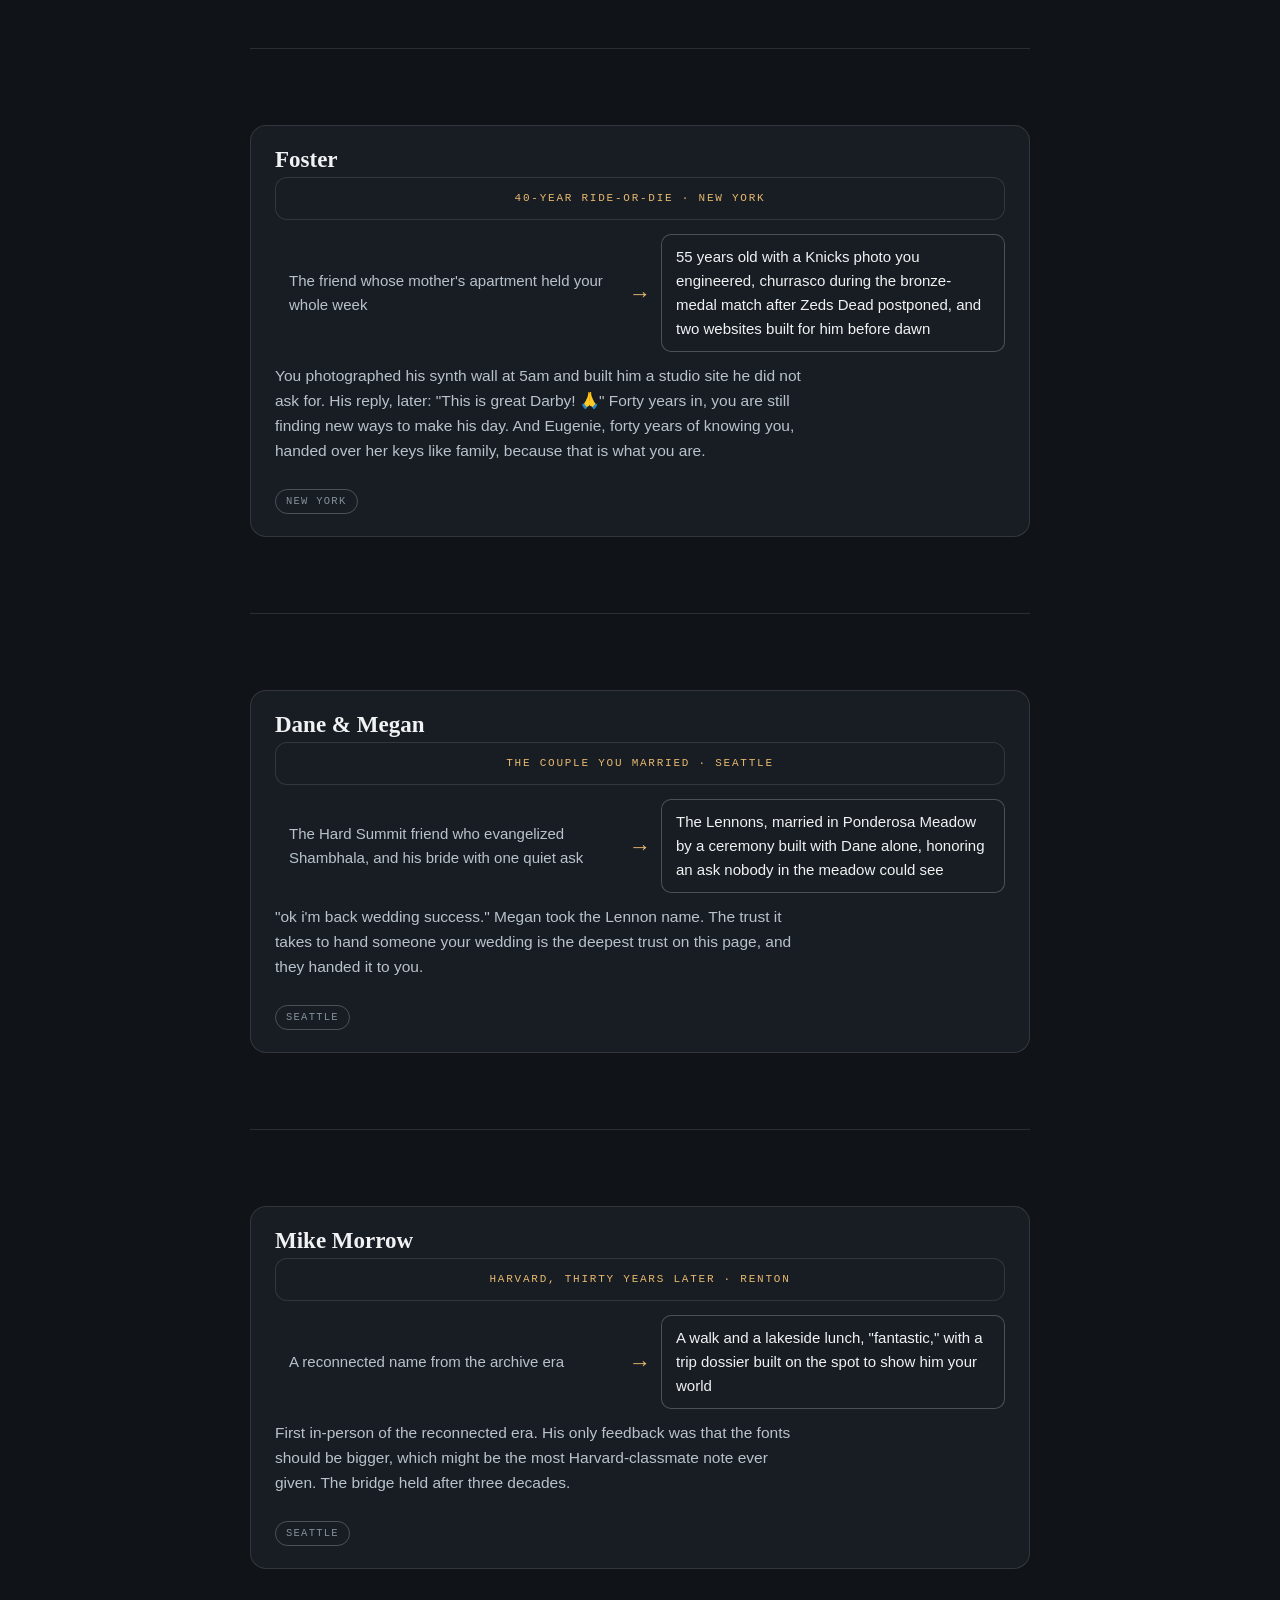
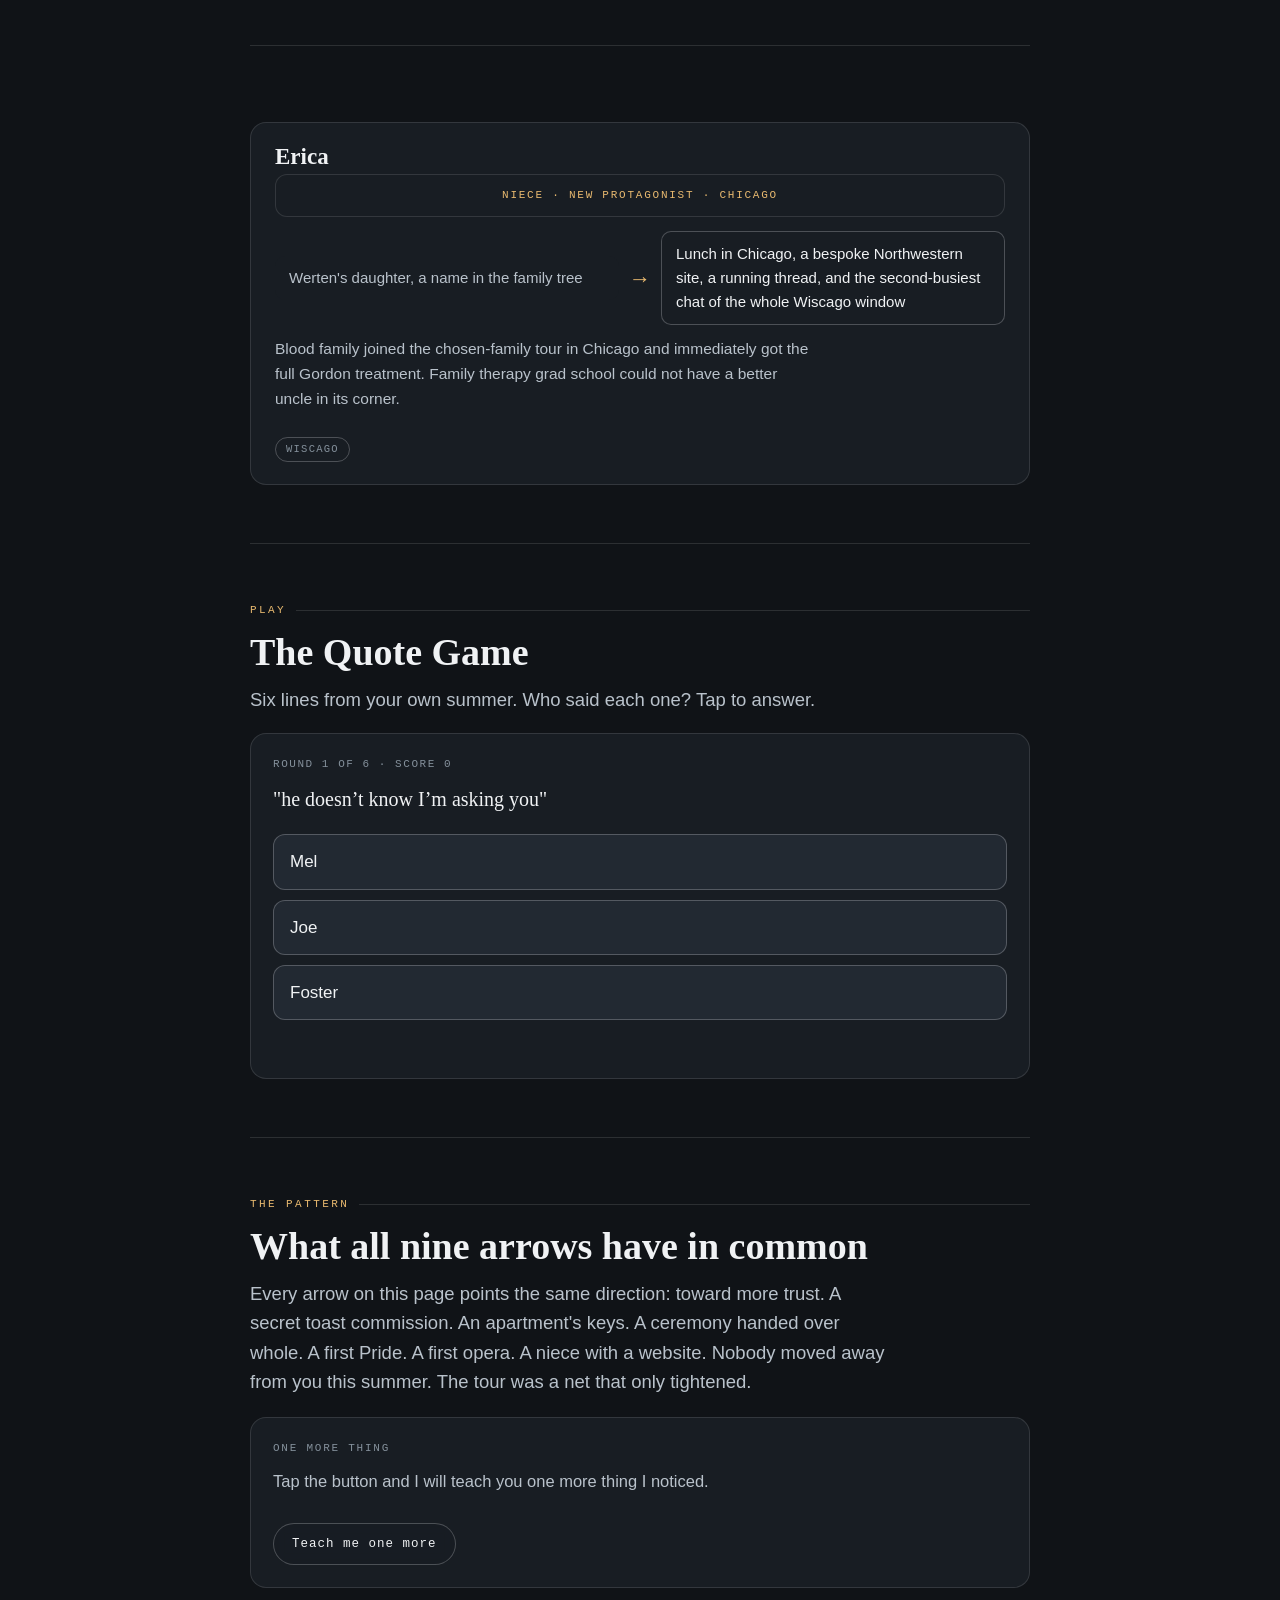
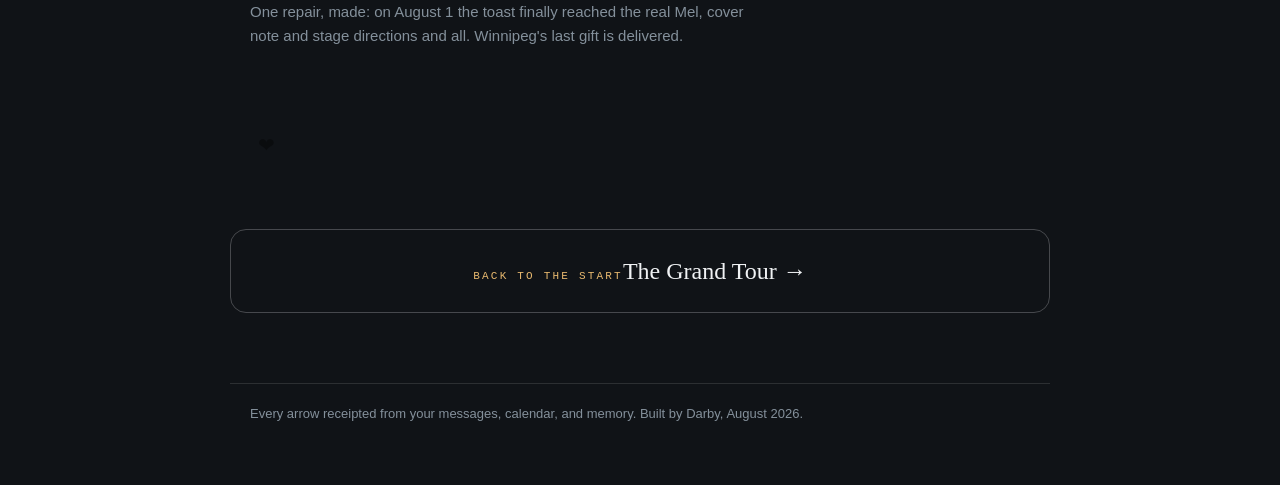
==== commit 17e2902d: "Fact fix: Zeds Dead postponed; churrasco + bronze-medal match on Jul 18 Co-Authored-By: Claude Fable" ====
--- a/arc.html
+++ b/arc.html
@@ -70,7 +70,7 @@
 
   <section class="mv rv person"><div class="card">
     <h3>Foster</h3><div class="role">40-year ride-or-die · New York</div>
-    <div class="moved"><div class="from">The friend whose mother's apartment held your whole week</div><div class="arrow">&rarr;</div><div class="to">55 years old with a Knicks photo you engineered, Zeds Dead at Forest Hills, and two websites built for him before dawn</div></div>
+    <div class="moved"><div class="from">The friend whose mother's apartment held your whole week</div><div class="arrow">&rarr;</div><div class="to">55 years old with a Knicks photo you engineered, churrasco during the bronze-medal match after Zeds Dead postponed, and two websites built for him before dawn</div></div>
     <p>You photographed his synth wall at 5am and built him a studio site he did not ask for. His reply, later: "This is great Darby! 🙏" Forty years in, you are still finding new ways to make his day. And Eugenie, forty years of knowing you, handed over her keys like family, because that is what you are.</p>
     <span class="chip">New York</span>
   </div></section>
